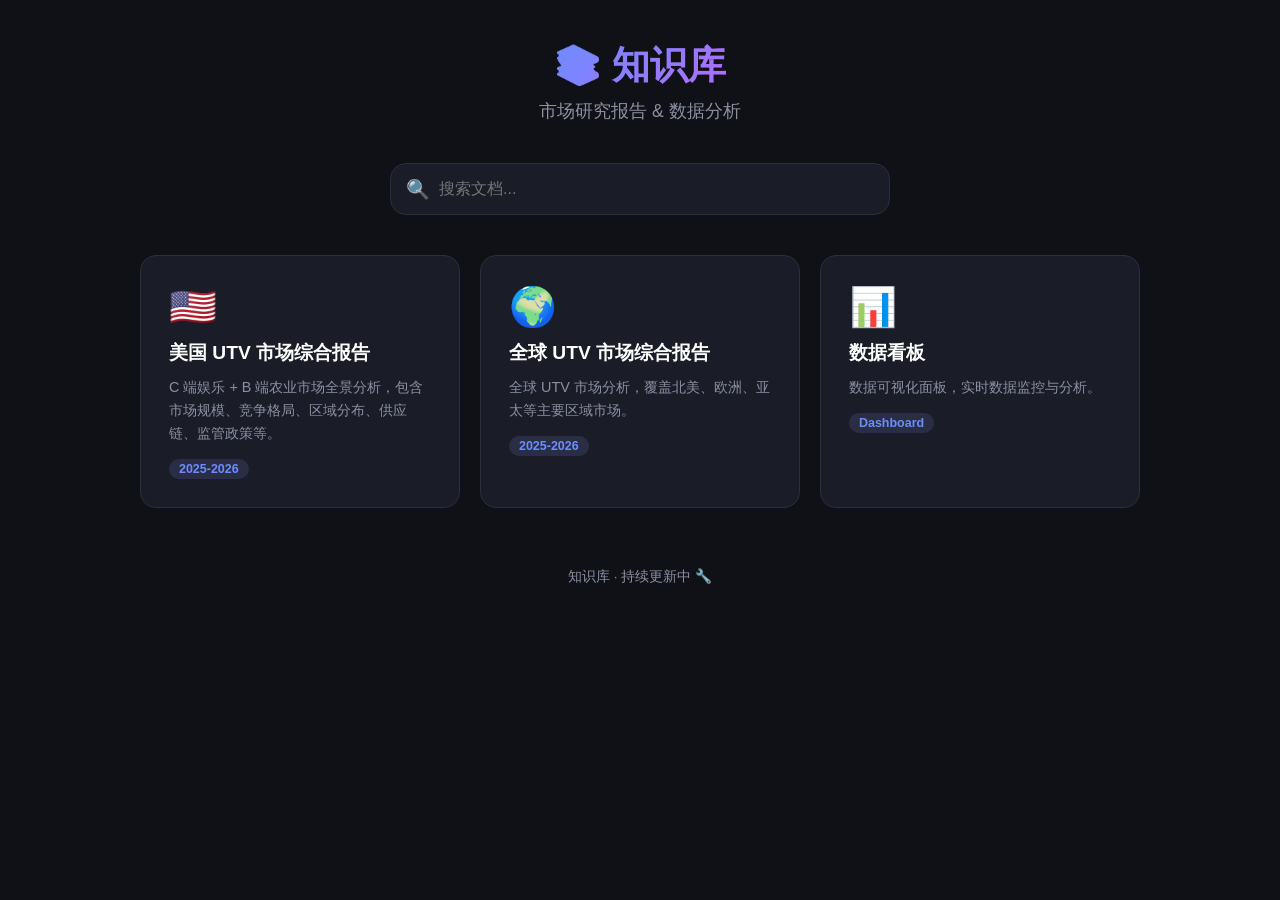
==== index.html @ a2cabbd9 "Initial: UTV market reports knowledge base" ====
<!DOCTYPE html>
<html lang="zh-CN">
<head>
<meta charset="UTF-8">
<meta name="viewport" content="width=device-width, initial-scale=1.0">
<title>📚 知识库 - Knowledge Base</title>
<style>
  :root {
    --bg: #0f1117;
    --card: #1a1d27;
    --border: #2a2e3d;
    --text: #e4e6f0;
    --text-dim: #8b8fa3;
    --accent: #6c8cff;
    --radius: 16px;
  }
  * { margin: 0; padding: 0; box-sizing: border-box; }
  body {
    font-family: -apple-system, BlinkMacSystemFont, 'Segoe UI', 'PingFang SC', 'Microsoft YaHei', sans-serif;
    background: var(--bg);
    color: var(--text);
    min-height: 100vh;
    display: flex;
    flex-direction: column;
    align-items: center;
    padding: 40px 20px;
  }
  h1 {
    font-size: 2.4em;
    font-weight: 800;
    margin-bottom: 8px;
    background: linear-gradient(135deg, #6c8cff, #b06cff);
    -webkit-background-clip: text;
    -webkit-text-fill-color: transparent;
  }
  .subtitle { color: var(--text-dim); margin-bottom: 40px; font-size: 1.1em; }
  .search-box {
    width: 100%;
    max-width: 500px;
    margin-bottom: 40px;
    position: relative;
  }
  .search-box input {
    width: 100%;
    padding: 16px 20px 16px 48px;
    border-radius: var(--radius);
    border: 1px solid var(--border);
    background: var(--card);
    color: var(--text);
    font-size: 1em;
    outline: none;
    transition: border-color 0.2s;
  }
  .search-box input:focus { border-color: var(--accent); }
  .search-box::before {
    content: '🔍';
    position: absolute;
    left: 16px;
    top: 50%;
    transform: translateY(-50%);
    font-size: 1.2em;
  }
  .grid {
    display: grid;
    grid-template-columns: repeat(auto-fill, minmax(300px, 1fr));
    gap: 20px;
    width: 100%;
    max-width: 1000px;
  }
  .card {
    background: var(--card);
    border: 1px solid var(--border);
    border-radius: var(--radius);
    padding: 28px;
    text-decoration: none;
    color: var(--text);
    transition: transform 0.2s, border-color 0.2s, box-shadow 0.2s;
    display: flex;
    flex-direction: column;
    gap: 10px;
  }
  .card:hover {
    transform: translateY(-4px);
    border-color: var(--accent);
    box-shadow: 0 8px 32px rgba(108,140,255,0.15);
  }
  .card .icon { font-size: 2.4em; }
  .card .title { font-size: 1.2em; font-weight: 700; color: #fff; }
  .card .desc { color: var(--text-dim); font-size: 0.9em; line-height: 1.6; }
  .card .tag {
    display: inline-block;
    background: #2a2e45;
    color: var(--accent);
    padding: 3px 10px;
    border-radius: 20px;
    font-size: 0.78em;
    font-weight: 600;
    width: fit-content;
    margin-top: 4px;
  }
  footer {
    margin-top: 60px;
    color: var(--text-dim);
    font-size: 0.85em;
  }
</style>
</head>
<body>

<h1>📚 知识库</h1>
<p class="subtitle">市场研究报告 & 数据分析</p>

<div class="search-box">
  <input type="text" id="search" placeholder="搜索文档..." oninput="filterCards()">
</div>

<div class="grid" id="grid">

  <a class="card" href="utv-market-report.html" data-keywords="UTV 美国 市场 报告 娱乐 农业 农场">
    <div class="icon">🇺🇸</div>
    <div class="title">美国 UTV 市场综合报告</div>
    <div class="desc">C 端娱乐 + B 端农业市场全景分析，包含市场规模、竞争格局、区域分布、供应链、监管政策等。</div>
    <div class="tag">2025-2026</div>
  </a>

  <a class="card" href="utv-global-market-report.html" data-keywords="UTV 全球 市场 报告 国际">
    <div class="icon">🌍</div>
    <div class="title">全球 UTV 市场综合报告</div>
    <div class="desc">全球 UTV 市场分析，覆盖北美、欧洲、亚太等主要区域市场。</div>
    <div class="tag">2025-2026</div>
  </a>

  <a class="card" href="dashboard.html" data-keywords="dashboard 面板 数据 可视化">
    <div class="icon">📊</div>
    <div class="title">数据看板</div>
    <div class="desc">数据可视化面板，实时数据监控与分析。</div>
    <div class="tag">Dashboard</div>
  </a>

</div>

<footer>
  <p>知识库 · 持续更新中 🔧</p>
</footer>

<script>
function filterCards() {
  const q = document.getElementById('search').value.toLowerCase();
  document.querySelectorAll('.card').forEach(card => {
    const text = (card.textContent + ' ' + (card.dataset.keywords || '')).toLowerCase();
    card.style.display = text.includes(q) ? '' : 'none';
  });
}
</script>

</body>
</html>
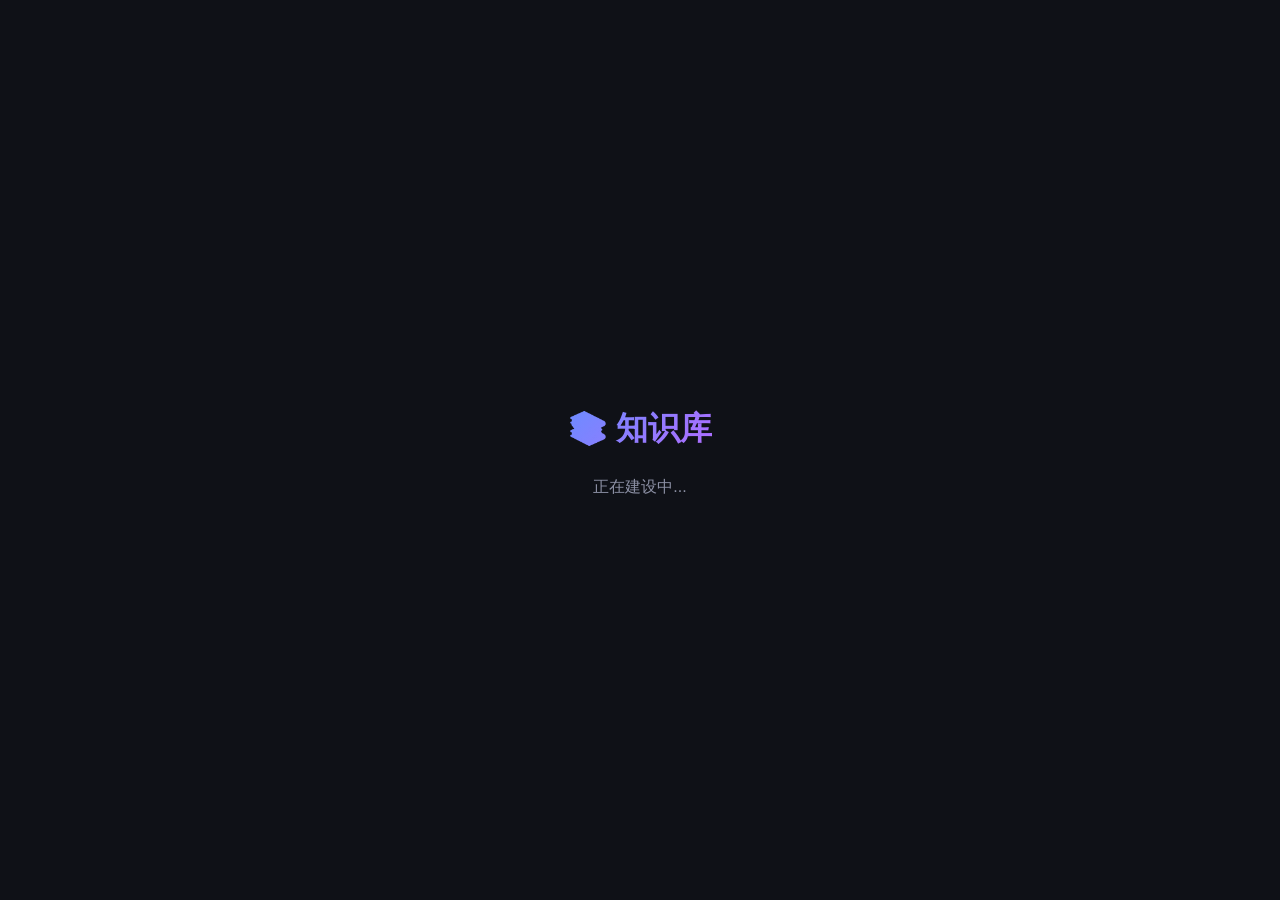
==== commit 237035b4: "清空知识库文档" ====
--- a/index.html
+++ b/index.html
@@ -1,157 +1,33 @@
-<!DOCTYPE html>
+﻿<!DOCTYPE html>
 <html lang="zh-CN">
 <head>
 <meta charset="UTF-8">
 <meta name="viewport" content="width=device-width, initial-scale=1.0">
-<title>📚 知识库 - Knowledge Base</title>
+<title>📚 知识库</title>
 <style>
-  :root {
-    --bg: #0f1117;
-    --card: #1a1d27;
-    --border: #2a2e3d;
-    --text: #e4e6f0;
-    --text-dim: #8b8fa3;
-    --accent: #6c8cff;
-    --radius: 16px;
-  }
-  * { margin: 0; padding: 0; box-sizing: border-box; }
   body {
     font-family: -apple-system, BlinkMacSystemFont, 'Segoe UI', 'PingFang SC', 'Microsoft YaHei', sans-serif;
-    background: var(--bg);
-    color: var(--text);
+    background: #0f1117;
+    color: #e4e6f0;
+    display: flex;
+    align-items: center;
+    justify-content: center;
     min-height: 100vh;
-    display: flex;
+    margin: 0;
     flex-direction: column;
-    align-items: center;
-    padding: 40px 20px;
   }
   h1 {
-    font-size: 2.4em;
-    font-weight: 800;
-    margin-bottom: 8px;
+    font-size: 2em;
     background: linear-gradient(135deg, #6c8cff, #b06cff);
     -webkit-background-clip: text;
     -webkit-text-fill-color: transparent;
+    margin-bottom: 10px;
   }
-  .subtitle { color: var(--text-dim); margin-bottom: 40px; font-size: 1.1em; }
-  .search-box {
-    width: 100%;
-    max-width: 500px;
-    margin-bottom: 40px;
-    position: relative;
-  }
-  .search-box input {
-    width: 100%;
-    padding: 16px 20px 16px 48px;
-    border-radius: var(--radius);
-    border: 1px solid var(--border);
-    background: var(--card);
-    color: var(--text);
-    font-size: 1em;
-    outline: none;
-    transition: border-color 0.2s;
-  }
-  .search-box input:focus { border-color: var(--accent); }
-  .search-box::before {
-    content: '🔍';
-    position: absolute;
-    left: 16px;
-    top: 50%;
-    transform: translateY(-50%);
-    font-size: 1.2em;
-  }
-  .grid {
-    display: grid;
-    grid-template-columns: repeat(auto-fill, minmax(300px, 1fr));
-    gap: 20px;
-    width: 100%;
-    max-width: 1000px;
-  }
-  .card {
-    background: var(--card);
-    border: 1px solid var(--border);
-    border-radius: var(--radius);
-    padding: 28px;
-    text-decoration: none;
-    color: var(--text);
-    transition: transform 0.2s, border-color 0.2s, box-shadow 0.2s;
-    display: flex;
-    flex-direction: column;
-    gap: 10px;
-  }
-  .card:hover {
-    transform: translateY(-4px);
-    border-color: var(--accent);
-    box-shadow: 0 8px 32px rgba(108,140,255,0.15);
-  }
-  .card .icon { font-size: 2.4em; }
-  .card .title { font-size: 1.2em; font-weight: 700; color: #fff; }
-  .card .desc { color: var(--text-dim); font-size: 0.9em; line-height: 1.6; }
-  .card .tag {
-    display: inline-block;
-    background: #2a2e45;
-    color: var(--accent);
-    padding: 3px 10px;
-    border-radius: 20px;
-    font-size: 0.78em;
-    font-weight: 600;
-    width: fit-content;
-    margin-top: 4px;
-  }
-  footer {
-    margin-top: 60px;
-    color: var(--text-dim);
-    font-size: 0.85em;
-  }
+  p { color: #8b8fa3; }
 </style>
 </head>
 <body>
-
-<h1>📚 知识库</h1>
-<p class="subtitle">市场研究报告 & 数据分析</p>
-
-<div class="search-box">
-  <input type="text" id="search" placeholder="搜索文档..." oninput="filterCards()">
-</div>
-
-<div class="grid" id="grid">
-
-  <a class="card" href="utv-market-report.html" data-keywords="UTV 美国 市场 报告 娱乐 农业 农场">
-    <div class="icon">🇺🇸</div>
-    <div class="title">美国 UTV 市场综合报告</div>
-    <div class="desc">C 端娱乐 + B 端农业市场全景分析，包含市场规模、竞争格局、区域分布、供应链、监管政策等。</div>
-    <div class="tag">2025-2026</div>
-  </a>
-
-  <a class="card" href="utv-global-market-report.html" data-keywords="UTV 全球 市场 报告 国际">
-    <div class="icon">🌍</div>
-    <div class="title">全球 UTV 市场综合报告</div>
-    <div class="desc">全球 UTV 市场分析，覆盖北美、欧洲、亚太等主要区域市场。</div>
-    <div class="tag">2025-2026</div>
-  </a>
-
-  <a class="card" href="dashboard.html" data-keywords="dashboard 面板 数据 可视化">
-    <div class="icon">📊</div>
-    <div class="title">数据看板</div>
-    <div class="desc">数据可视化面板，实时数据监控与分析。</div>
-    <div class="tag">Dashboard</div>
-  </a>
-
-</div>
-
-<footer>
-  <p>知识库 · 持续更新中 🔧</p>
-</footer>
-
-<script>
-function filterCards() {
-  const q = document.getElementById('search').value.toLowerCase();
-  document.querySelectorAll('.card').forEach(card => {
-    const text = (card.textContent + ' ' + (card.dataset.keywords || '')).toLowerCase();
-    card.style.display = text.includes(q) ? '' : 'none';
-  });
-}
-</script>
-
+  <h1>📚 知识库</h1>
+  <p>正在建设中...</p>
 </body>
-</html>+</html>
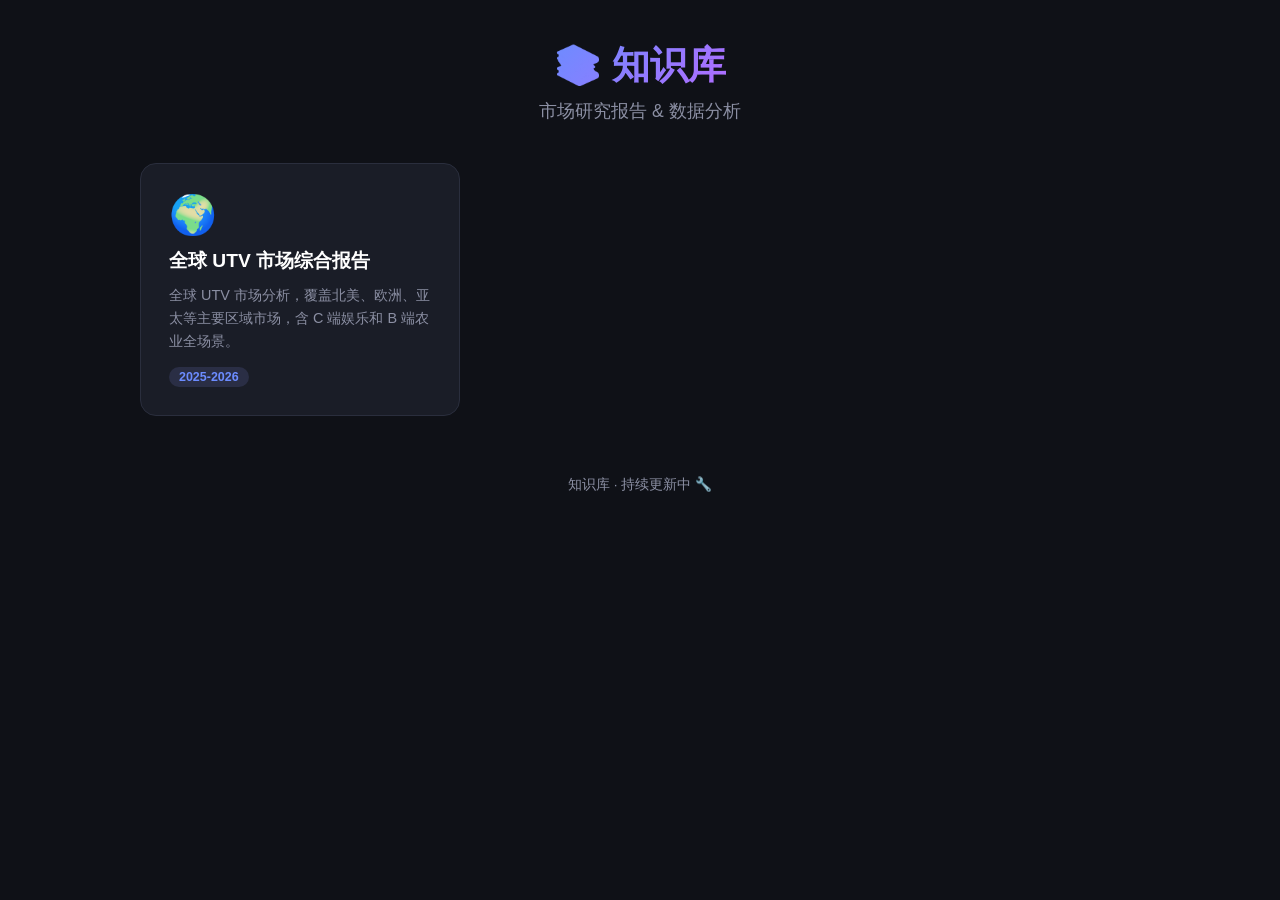
==== commit 24ecff9d: "恢复全球 UTV 市场报告" ====
--- a/index.html
+++ b/index.html
@@ -3,31 +3,101 @@
 <head>
 <meta charset="UTF-8">
 <meta name="viewport" content="width=device-width, initial-scale=1.0">
-<title>📚 知识库</title>
+<title>📚 知识库 - Knowledge Base</title>
 <style>
+  :root {
+    --bg: #0f1117;
+    --card: #1a1d27;
+    --border: #2a2e3d;
+    --text: #e4e6f0;
+    --text-dim: #8b8fa3;
+    --accent: #6c8cff;
+    --radius: 16px;
+  }
+  * { margin: 0; padding: 0; box-sizing: border-box; }
   body {
     font-family: -apple-system, BlinkMacSystemFont, 'Segoe UI', 'PingFang SC', 'Microsoft YaHei', sans-serif;
-    background: #0f1117;
-    color: #e4e6f0;
+    background: var(--bg);
+    color: var(--text);
+    min-height: 100vh;
     display: flex;
+    flex-direction: column;
     align-items: center;
-    justify-content: center;
-    min-height: 100vh;
-    margin: 0;
-    flex-direction: column;
+    padding: 40px 20px;
   }
   h1 {
-    font-size: 2em;
+    font-size: 2.4em;
+    font-weight: 800;
+    margin-bottom: 8px;
     background: linear-gradient(135deg, #6c8cff, #b06cff);
     -webkit-background-clip: text;
     -webkit-text-fill-color: transparent;
-    margin-bottom: 10px;
   }
-  p { color: #8b8fa3; }
+  .subtitle { color: var(--text-dim); margin-bottom: 40px; font-size: 1.1em; }
+  .grid {
+    display: grid;
+    grid-template-columns: repeat(auto-fill, minmax(300px, 1fr));
+    gap: 20px;
+    width: 100%;
+    max-width: 1000px;
+  }
+  .card {
+    background: var(--card);
+    border: 1px solid var(--border);
+    border-radius: var(--radius);
+    padding: 28px;
+    text-decoration: none;
+    color: var(--text);
+    transition: transform 0.2s, border-color 0.2s, box-shadow 0.2s;
+    display: flex;
+    flex-direction: column;
+    gap: 10px;
+  }
+  .card:hover {
+    transform: translateY(-4px);
+    border-color: var(--accent);
+    box-shadow: 0 8px 32px rgba(108,140,255,0.15);
+  }
+  .card .icon { font-size: 2.4em; }
+  .card .title { font-size: 1.2em; font-weight: 700; color: #fff; }
+  .card .desc { color: var(--text-dim); font-size: 0.9em; line-height: 1.6; }
+  .card .tag {
+    display: inline-block;
+    background: #2a2e45;
+    color: var(--accent);
+    padding: 3px 10px;
+    border-radius: 20px;
+    font-size: 0.78em;
+    font-weight: 600;
+    width: fit-content;
+    margin-top: 4px;
+  }
+  footer {
+    margin-top: 60px;
+    color: var(--text-dim);
+    font-size: 0.85em;
+  }
 </style>
 </head>
 <body>
-  <h1>📚 知识库</h1>
-  <p>正在建设中...</p>
+
+<h1>📚 知识库</h1>
+<p class="subtitle">市场研究报告 & 数据分析</p>
+
+<div class="grid">
+
+  <a class="card" href="utv-global-market-report.html">
+    <div class="icon">🌍</div>
+    <div class="title">全球 UTV 市场综合报告</div>
+    <div class="desc">全球 UTV 市场分析，覆盖北美、欧洲、亚太等主要区域市场，含 C 端娱乐和 B 端农业全场景。</div>
+    <div class="tag">2025-2026</div>
+  </a>
+
+</div>
+
+<footer>
+  <p>知识库 · 持续更新中 🔧</p>
+</footer>
+
 </body>
 </html>
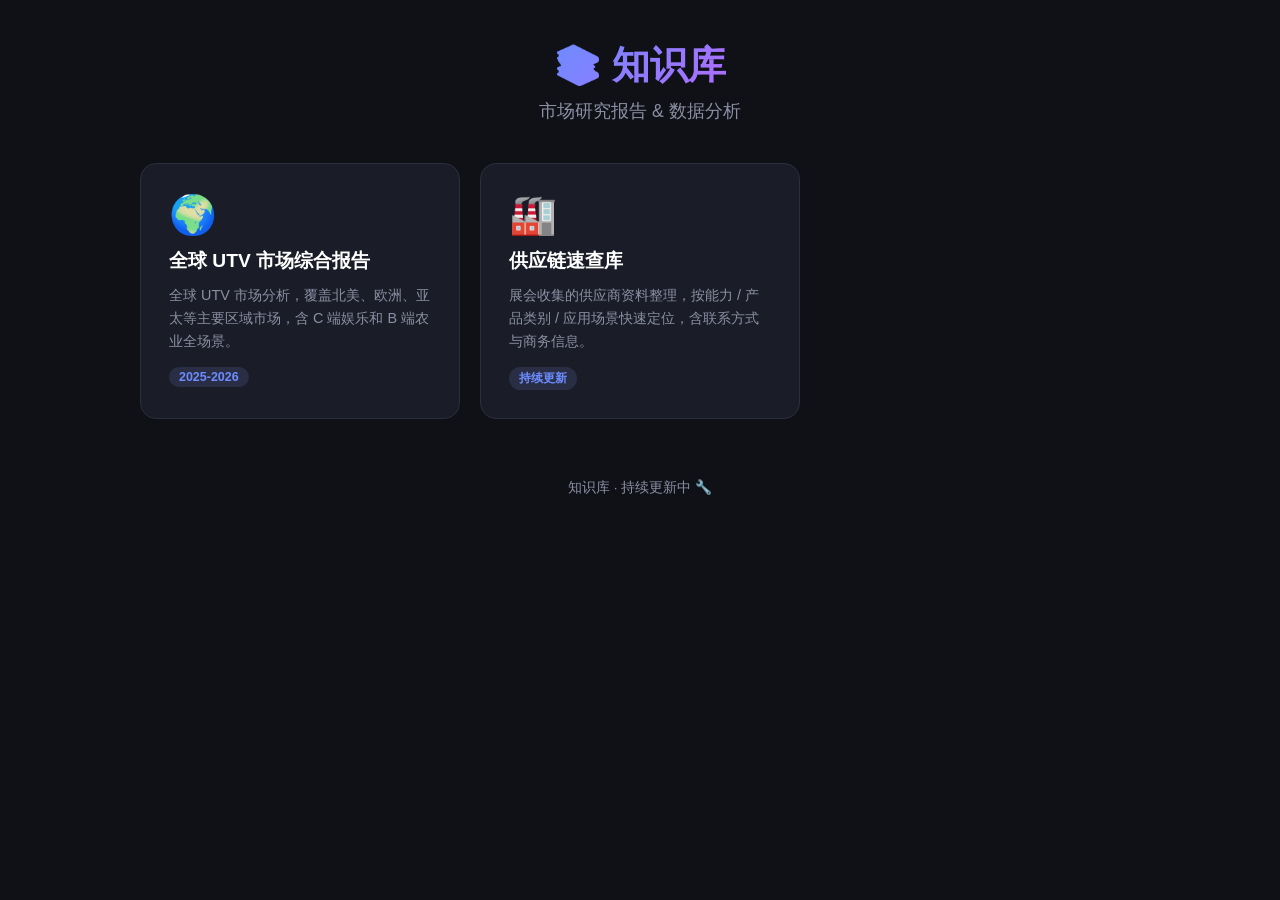
==== commit 49804bad: "新增供应链速查库板块（原型样板） 按能力/产品类别/应用场景三维度筛选的供应商目录，含 3 家示例公司详情页、 共享深色主题样式，并在知识库首页加入口卡片。  Co-Authored-By: Clau" ====
--- a/index.html
+++ b/index.html
@@ -93,6 +93,13 @@
     <div class="tag">2025-2026</div>
   </a>
 
+  <a class="card" href="supply-chain/index.html">
+    <div class="icon">🏭</div>
+    <div class="title">供应链速查库</div>
+    <div class="desc">展会收集的供应商资料整理，按能力 / 产品类别 / 应用场景快速定位，含联系方式与商务信息。</div>
+    <div class="tag">持续更新</div>
+  </a>
+
 </div>
 
 <footer>
